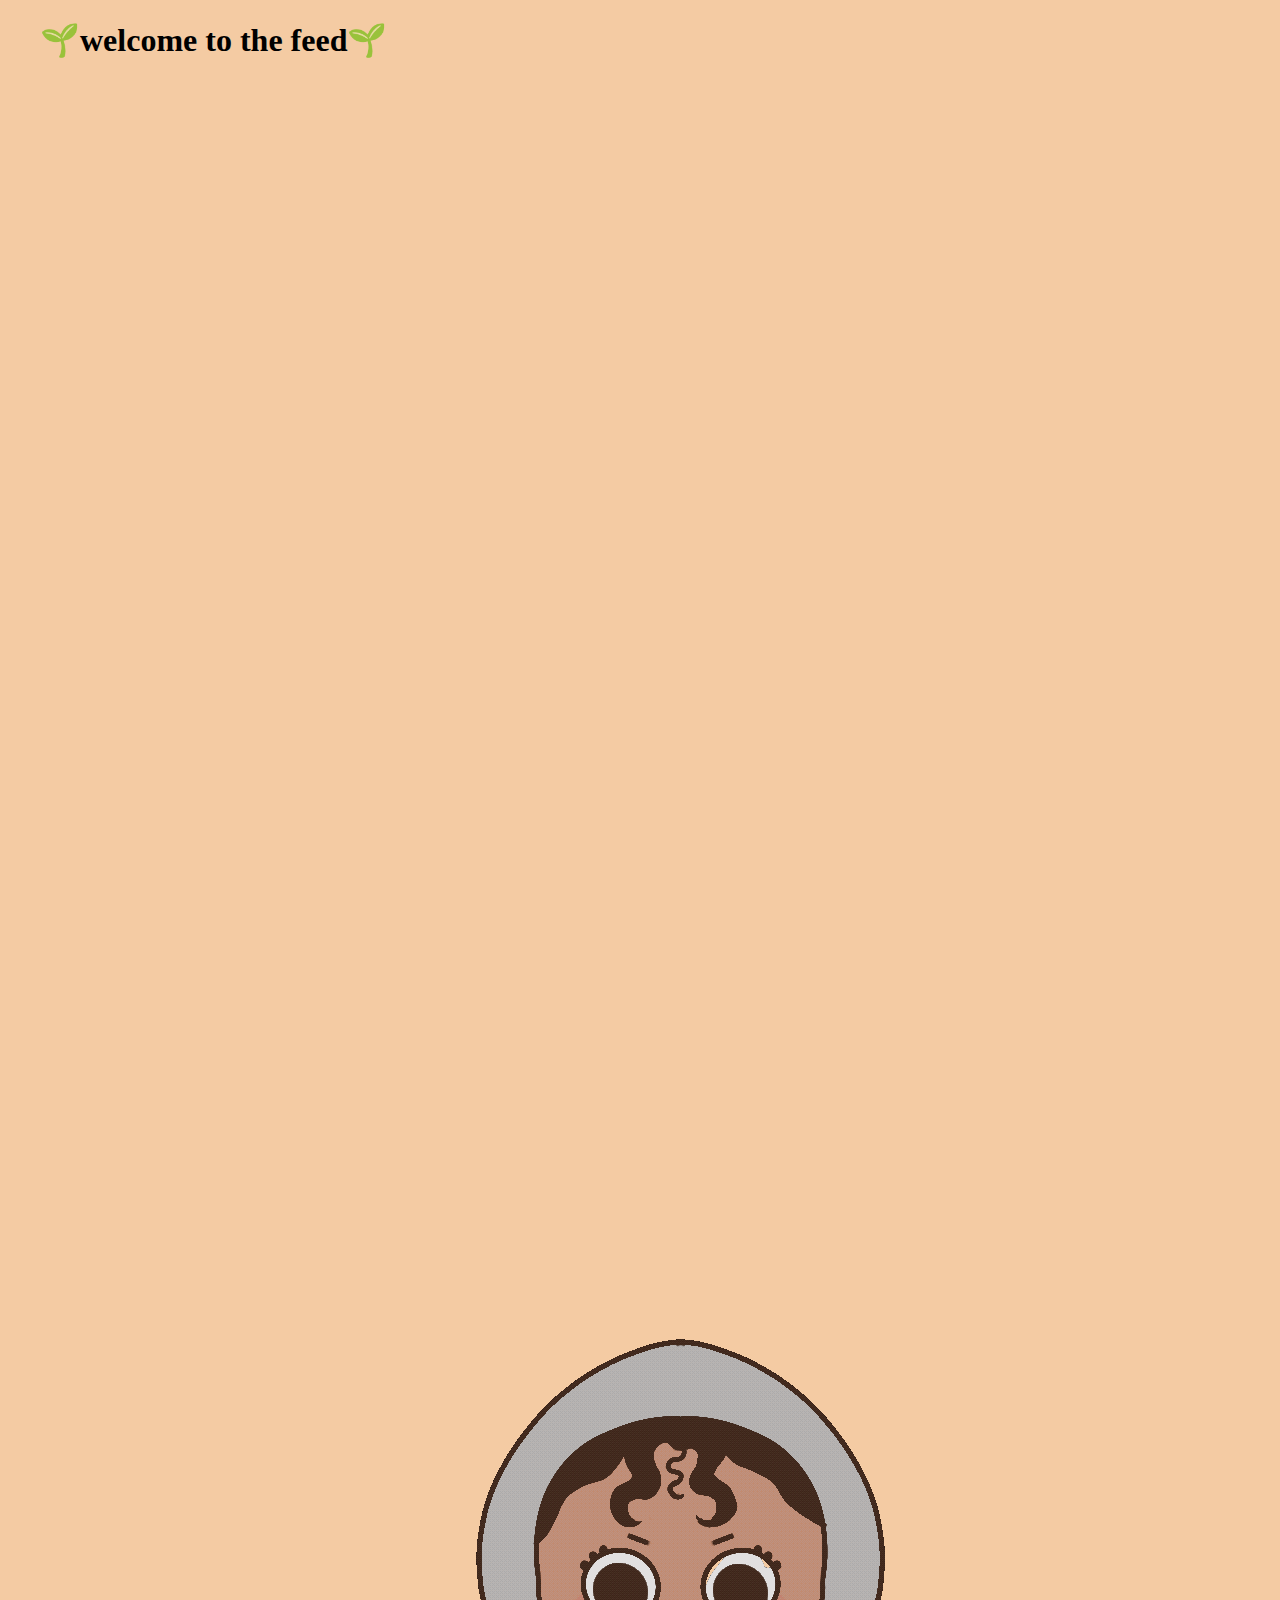
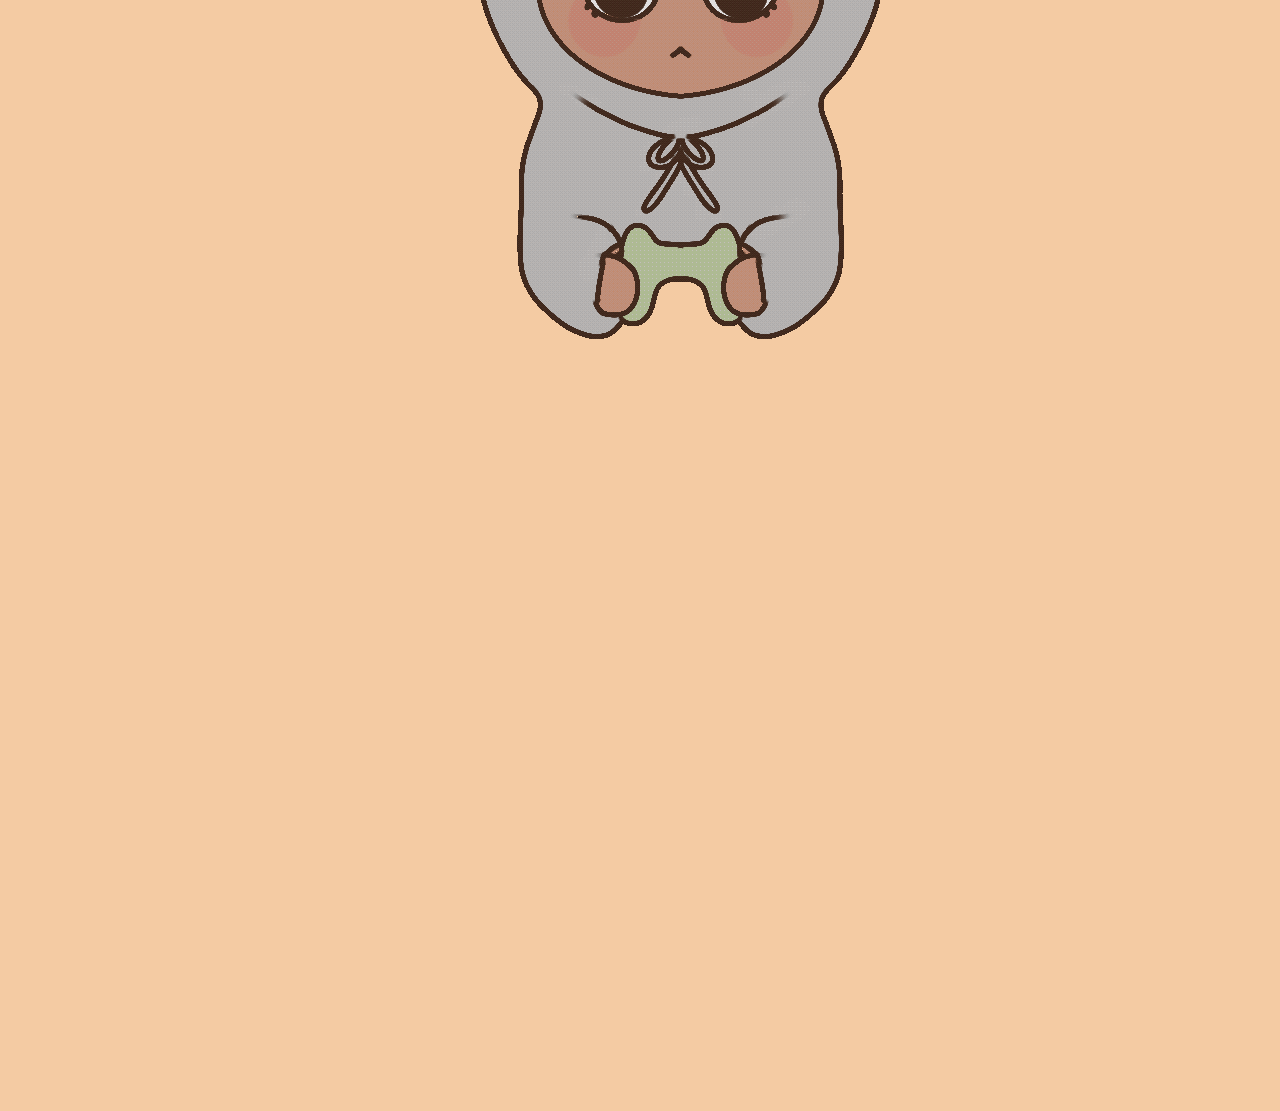
==== index.html @ 758173bc "first commit" ====
<!DOCTYPE html>
<!--[if lt IE 7]>      <html class="no-js lt-ie9 lt-ie8 lt-ie7"> <![endif]-->
<!--[if IE 7]>         <html class="no-js lt-ie9 lt-ie8"> <![endif]-->
<!--[if IE 8]>         <html class="no-js lt-ie9"> <![endif]-->
<!--[if gt IE 8]>      <html class="no-js"> <!--<![endif]-->
<html>
    <head>
        <meta charset="utf-8">
        <meta http-equiv="X-UA-Compatible" content="IE=edge">
        <title>🌱welcome to the feed🌱</title>
        <meta name="description" content="social medeia site">
        <meta name="viewport" content="width=device-width, initial-scale=1">
        <link rel="stylesheet" href="../css/stylesheet.css">
    </head>
    <body>
        <!--[if lt IE 7]>
            <p class="browsehappy">You are using an <strong>outdated</strong> browser. Please <a href="#">upgrade your browser</a> to improve your experience.</p>
        <![endif]-->
        <header>
            <h1>🌱welcome to the feed🌱</h1>

        </header>
        <div id="meee">
            <a href="thefeed.html">
                <img src="img/gif.gif">
            </a>

        </div>

    </body>
</html>
---- css/stylesheet.css ----
body {
    background-color: rgb(244, 203, 163);
    max-width: 1200px;
    margin: auto;
}

header {
    width: 400px;
    top: 7%;
    right: 300px;
    text-decoration: none;
}

main {
    width: 650px;
    margin-left: 500px;
}

section {
    border: 1px rgb(77, 35, 42);
    margin-top: 25px;
    padding: 25px;
    text-align: center;
}

section img {
    border: 1px rgb(77, 35, 42);
    padding: 5px;
}

section img:hover {
    background-color: rgb(136, 172, 137);
}

section img {
    text-align: center;
}

nav {
    width: 400px;
    top: 800px;
    left: 35px;
}

footer {
    width: 400px;
    top: 300px;
    bottom: 25px;
    left: 25px;
}

#meee {
    text-align: center;
    margin-top: 50%;
}
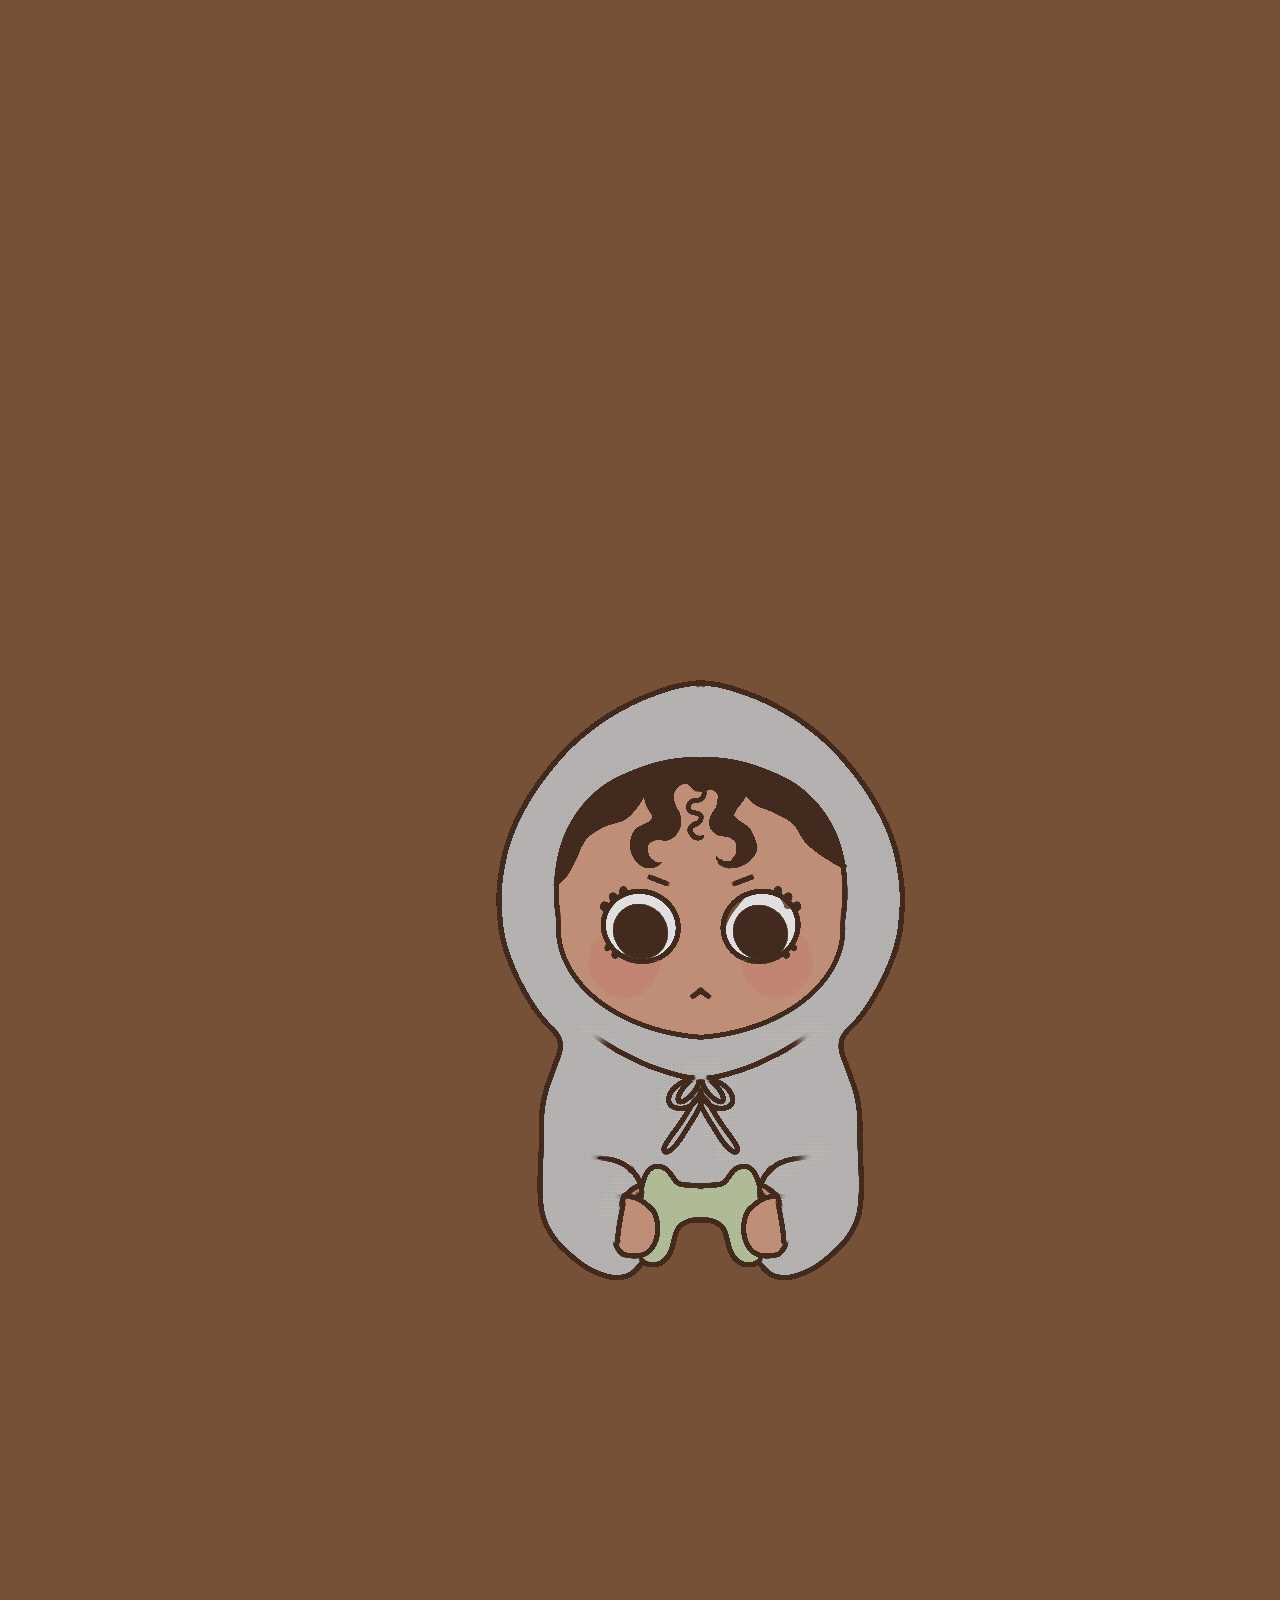
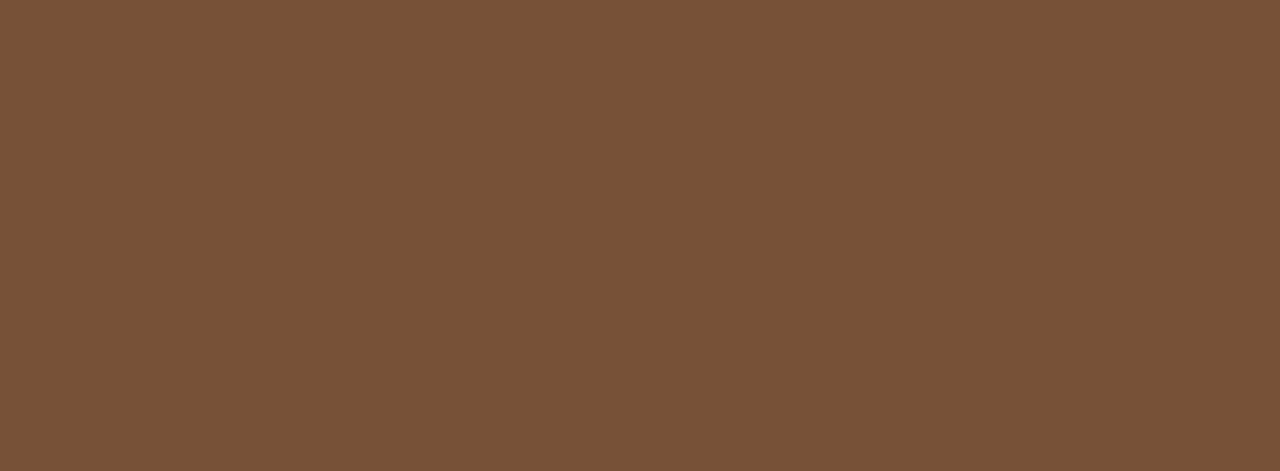
==== commit 35c26327: "critiques" ====
--- a/index.html
+++ b/index.html
@@ -2,12 +2,11 @@
 <!--[if lt IE 7]>      <html class="no-js lt-ie9 lt-ie8 lt-ie7"> <![endif]-->
 <!--[if IE 7]>         <html class="no-js lt-ie9 lt-ie8"> <![endif]-->
 <!--[if IE 8]>         <html class="no-js lt-ie9"> <![endif]-->
-<!--[if gt IE 8]>      <html class="no-js"> <!--<![endif]-->
+<!--[if gt IE 8]>      <html class="no-js"> endif]-->
 <html>
     <head>
         <meta charset="utf-8">
         <meta http-equiv="X-UA-Compatible" content="IE=edge">
-        <title>🌱welcome to the feed🌱</title>
         <meta name="description" content="social medeia site">
         <meta name="viewport" content="width=device-width, initial-scale=1">
         <link rel="stylesheet" href="../css/stylesheet.css">
@@ -16,10 +15,6 @@
         <!--[if lt IE 7]>
             <p class="browsehappy">You are using an <strong>outdated</strong> browser. Please <a href="#">upgrade your browser</a> to improve your experience.</p>
         <![endif]-->
-        <header>
-            <h1>🌱welcome to the feed🌱</h1>
-
-        </header>
         <div id="meee">
             <a href="thefeed.html">
                 <img src="img/gif.gif">
--- a/css/stylesheet.css
+++ b/css/stylesheet.css
@@ -1,7 +1,8 @@
 body {
-    background-color: rgb(244, 203, 163);
+    background-color: rgb(119, 81, 55);
     max-width: 1200px;
     margin: auto;
+    background-image: url(https://cdn.pixabay.com/animation/2023/03/19/02/34/02-34-11-741_512.gif);
 }
 
 header {
@@ -14,6 +15,9 @@
 main {
     width: 650px;
     margin-left: 500px;
+    text-align: center;
+    font-family: 'Gill Sans', 'Gill Sans MT', Calibri, 'Trebuchet MS', sans-serif;
+    color: aliceblue;
 }
 
 section {
@@ -36,11 +40,16 @@
     text-align: center;
 }
 
+
+
 nav {
     width: 400px;
     top: 800px;
     left: 35px;
+    display: inline;
+    padding: 20px
 }
+
 
 footer {
     width: 400px;
@@ -50,6 +59,16 @@
 }
 
 #meee {
-    text-align: center;
     margin-top: 50%;
-}+    left: 35px;
+    display: inline;
+    padding: 20px;
+}
+
+#paths {
+    width: 400px;
+    top: 800px;
+    left: 35px;
+    display: inline;
+    padding: 20px
+}
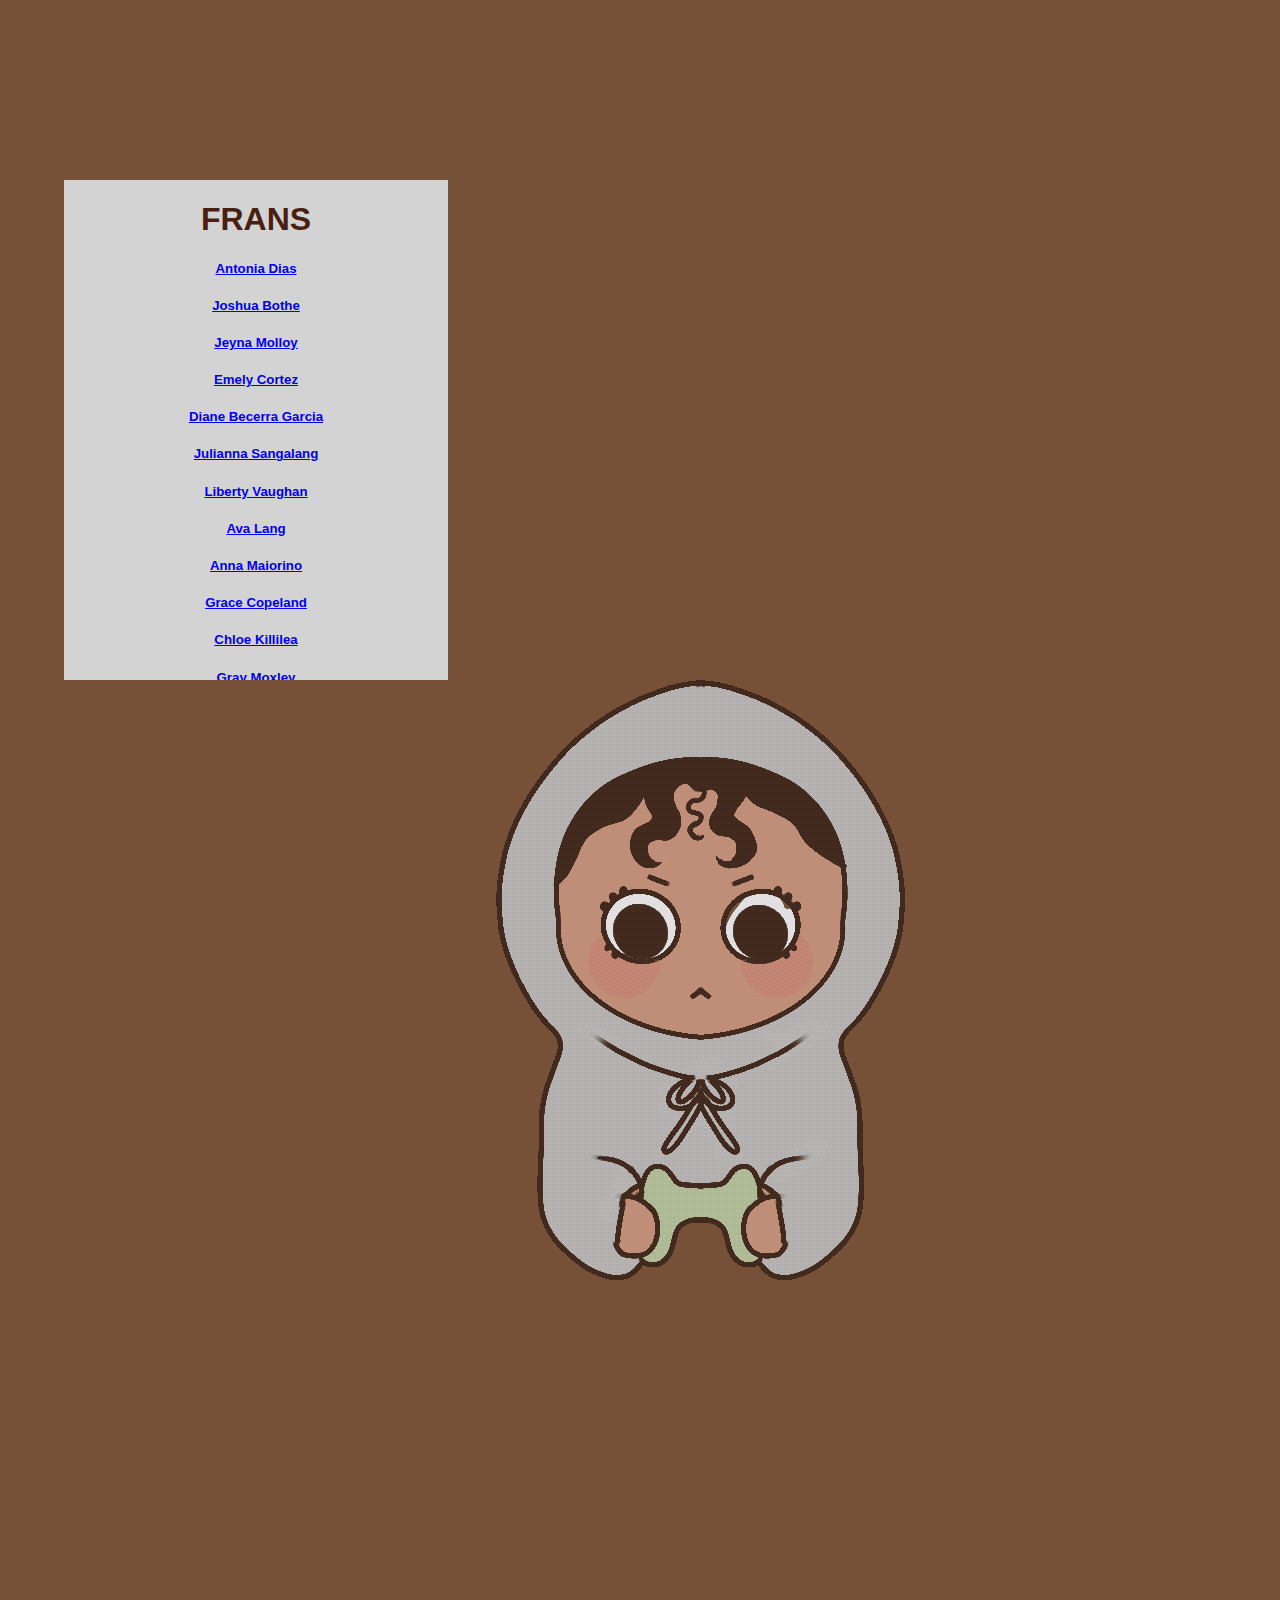
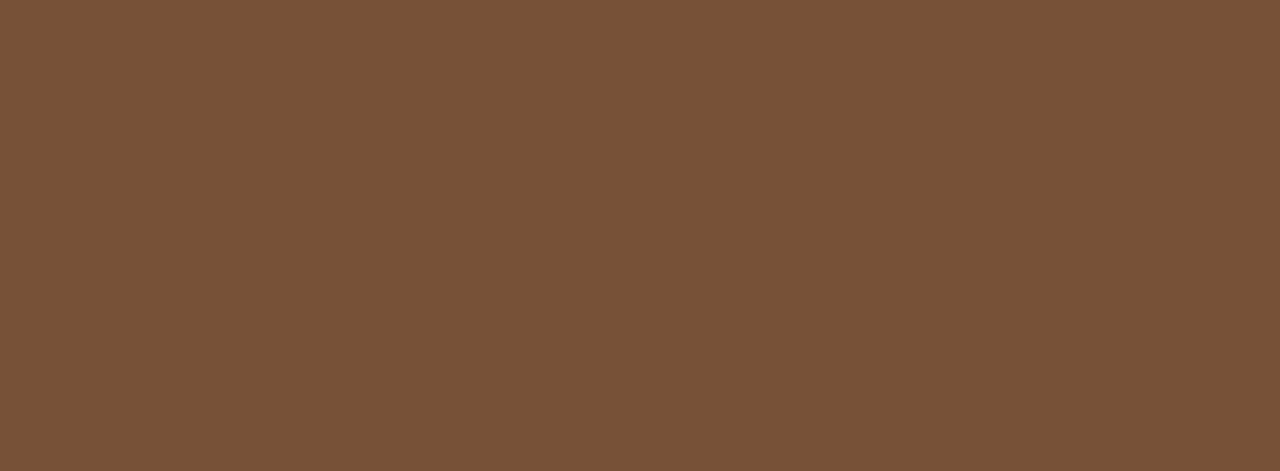
==== commit 2e5bda33: "sep 25 pt 1" ====
--- a/index.html
+++ b/index.html
@@ -9,7 +9,7 @@
         <meta http-equiv="X-UA-Compatible" content="IE=edge">
         <meta name="description" content="social medeia site">
         <meta name="viewport" content="width=device-width, initial-scale=1">
-        <link rel="stylesheet" href="../css/stylesheet.css">
+        <link rel="stylesheet" href="css/stylesheet.css">
     </head>
     <body>
         <!--[if lt IE 7]>
@@ -19,7 +19,23 @@
             <a href="thefeed.html">
                 <img src="img/gif.gif">
             </a>
+        </div>
 
+        <div id="friendlist">
+            <H1> FRANS </H1>
+            <a href="https://antonia-cd.github.io/thefeed/" target="_blank"> <h5>Antonia Dias</h5> </a>
+            <a href="https://jrbothe.github.io/thefeed/" target="_blank"> <h5>Joshua Bothe</h5> </a>
+            <a href="https://molloyje.github.io/thefeed/" target="_blank"> <h5>Jeyna Molloy</h5> </a>
+            <a href="https://emcortez.github.io/thefeed/" target="_blank"> <h5>Emely Cortez</h5> </a>
+            <a href="https://ddbecerragarcia.github.io/thefeed/" target="_blank"> <h5>Diane Becerra Garcia</h5> </a>
+            <a href="https://jvsangalang.github.io/thefeed/" target="_blank"> <h5>Julianna Sangalang</h5> </a>
+            <a href="https://lcvaughan.github.io/thefeed/" target="_blank"> <h5>Liberty Vaughan</h5> </a>
+            <a href="https://avayng.github.io/thefeed/" target="_blank"> <h5>Ava Lang</h5> </a>
+            <a href="https://nariiino.github.io/thefeed/index.html" target="_blank"> <h5>Anna Maiorino</h5> </a>
+            <a href="https://gacopeland.github.io/thefeed/" target="_blank"> <h5>Grace Copeland</h5> </a>
+            <a href="https://ckkillilea.github.io/thefeed/" target="_blank"> <h5>Chloe Killilea</h5> </a>
+            <a href="https://gemoxley.github.io/thefeed/" target="_blank"> <h5>Gray Moxley</h5> </a>
+            <a href="https://gecookston.github.io/thefeed/" target="_blank"> <h5>Grace Cookston</h5> </a>
         </div>
 
     </body>
--- a/css/stylesheet.css
+++ b/css/stylesheet.css
@@ -72,3 +72,30 @@
     display: inline;
     padding: 20px
 }
+
+#friendlist {
+    background-color: lightgray;
+    color: rgb(73, 31, 17);
+    text-align: center;
+    position: fixed;
+    top: 20%;
+    left: 5%;
+    width: 30%;
+    height: 500px;
+    font-family: 'Gill Sans', 'Gill Sans MT', Calibri, 'Trebuchet MS', sans-serif;
+    overflow-y: scroll;
+    text-decoration: dotted;
+}
+
+#friend {
+    background-color: lightgray;
+    color: rgb(73, 31, 17);
+    text-align: center;
+    left: 5%;
+    width: 30%;
+    height: 500px;
+    font-family: 'Gill Sans', 'Gill Sans MT', Calibri, 'Trebuchet MS', sans-serif;
+    overflow-y: scroll;
+    text-decoration: dotted;
+}
+
